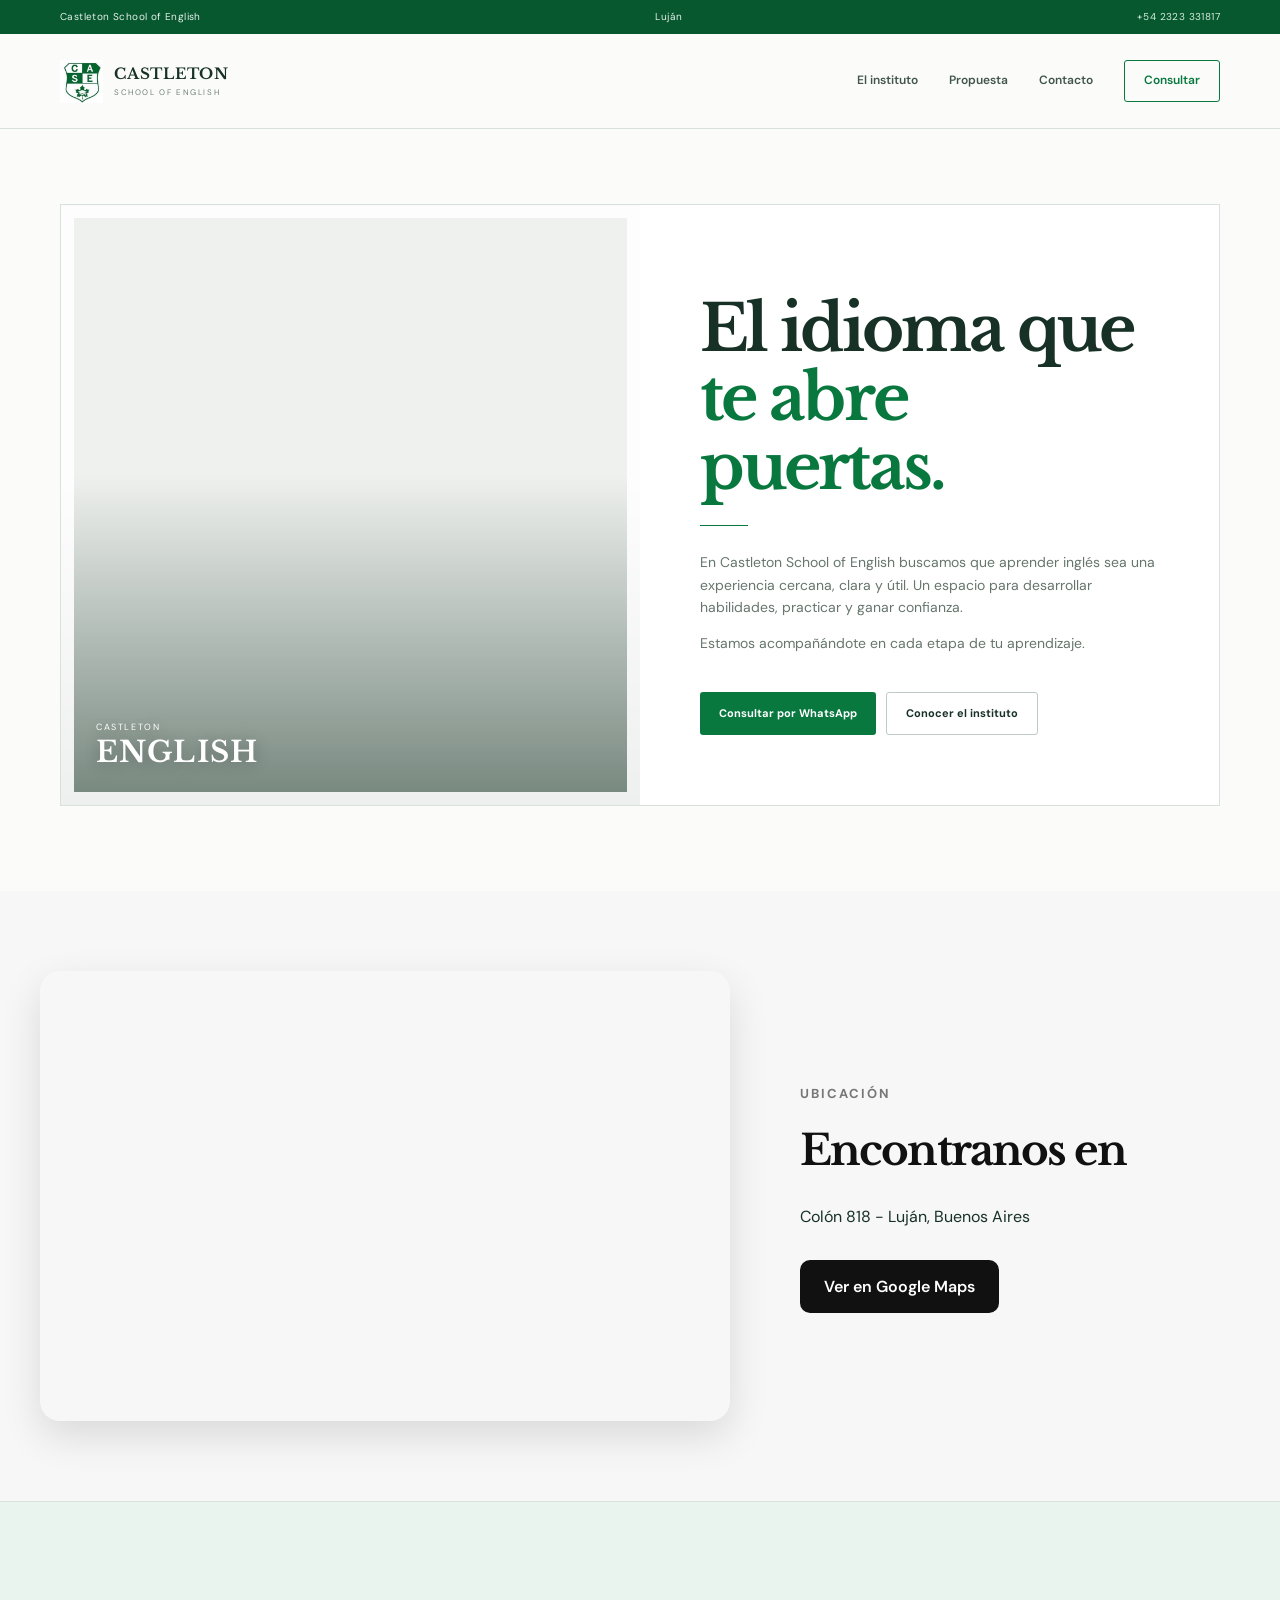
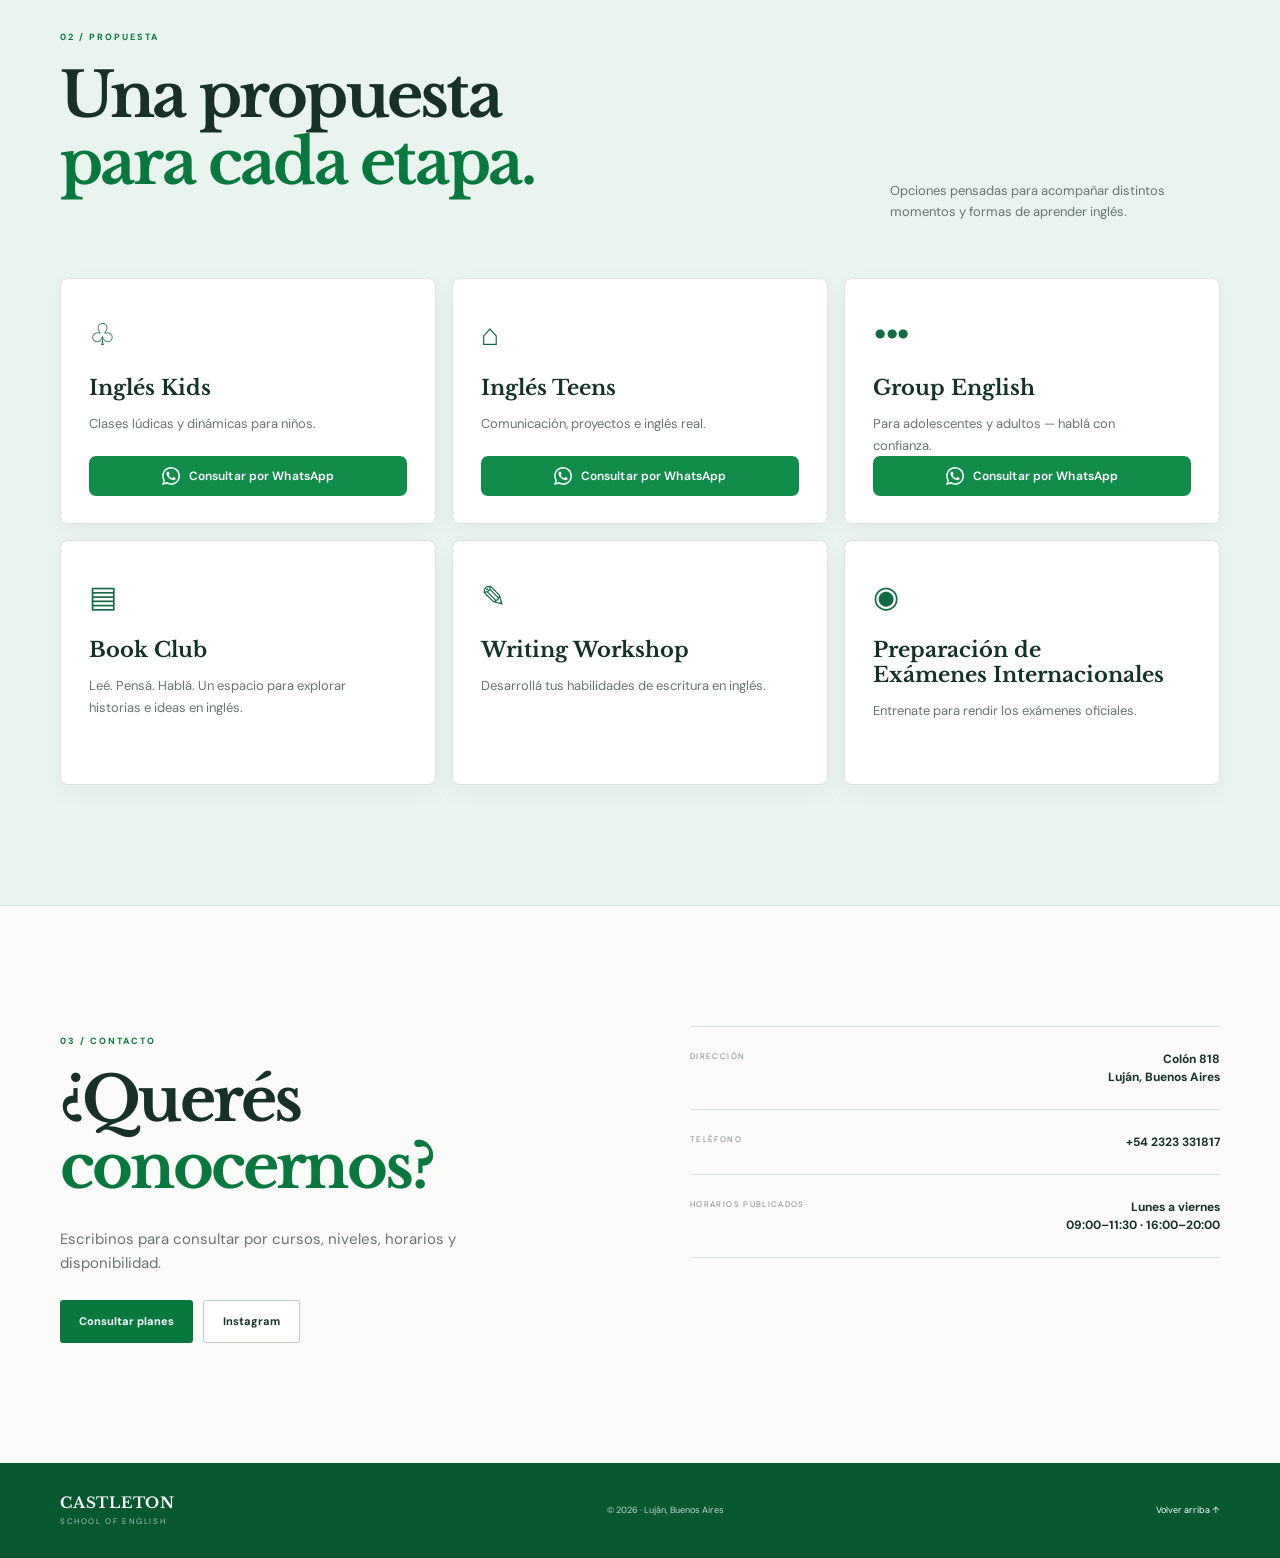
==== index.html @ 3f8becc7 "Update link target for 'Consultar planes' button" ====
<!DOCTYPE html>

<html lang="es">
<head>
<link rel="icon" type="image/png" href="images/logo-case.png">
<meta charset="UTF-8">
<meta name="viewport" content="width=device-width, initial-scale=1.0">
<meta name="description" content="Castleton School of English">
<title>Castleton School of English | Luján</title>
<link rel="preconnect" href="https://fonts.googleapis.com">
<link rel="preconnect" href="https://fonts.gstatic.com" crossorigin>
<link href="https://fonts.googleapis.com/css2?family=DM+Sans:wght@400;500;600;700&family=Libre+Baskerville:wght@400;700&display=swap" rel="stylesheet">
<link rel="stylesheet" href="css/style.css">
</head>
<body>

<div class="topbar">
  <div class="container topbar-inner">
    <span>Castleton School of English</span>
    <span>Luján</span>
    <a href="tel:+542323331817">+54 2323 331817</a>
  </div>
</div>

<header>
  <div class="container nav">
    <a class="brand" href="#inicio">
      <img src="images/logo-case.png" alt="Castleton School of English">
      <span><b>CASTLETON</b><small>SCHOOL OF ENGLISH</small></span>
    </a>
    <button class="menu" aria-label="Abrir menú"><span></span><span></span><span></span></button>
    <nav>
      <a href="#instituto">El instituto</a>
      <a href="#propuesta">Propuesta</a>
      <a href="#contacto">Contacto</a>
      <a class="nav-cta" href="https://wa.me/542323331817?text=Hola%20Castleton%2C%20quer%C3%ADa%20consultar%20por%20los%20cursos." target="_blank" rel="noopener">Consultar</a>
    </nav>
  </div>
</header>

<main>
<section class="hero" id="inicio">
  <div class="container hero-grid">
    <div class="hero-photo">
      <div class="photo-overlay"></div>
      <div class="photo-caption">
        <span>CASTLETON</span>
        <strong>ENGLISH</strong>
      </div>
    </div>
    <div class="hero-copy">
      <h1>El idioma que<br><em>te abre puertas.</em></h1>
      <div class="rule"></div>
      <p>En Castleton School of English buscamos que aprender inglés sea una experiencia cercana, clara y útil. Un espacio para desarrollar habilidades, practicar y ganar confianza.</p>
      <p>Estamos acompañándote en cada etapa de tu aprendizaje.</p>
      <div class="hero-actions">
        <a class="button primary" href="https://wa.me/542323331817?text=Hola%20Castleton%2C%20quer%C3%ADa%20recibir%20informaci%C3%B3n." target="_blank" rel="noopener">Consultar por WhatsApp</a>
        <a class="button secondary" href="#ubicacion">Conocer el instituto</a>
      </div>
    </div>
  </div>
</section>

<section class="ubicacion" id="ubicacion">
    <div class="ubicacion-container">

        <div class="mapa">
            <iframe
                src="https://www.google.com/maps?q=Colón+818,+Luján,+Buenos+Aires,+Argentina&output=embed"
                width="100%"
                height="450"
                style="border:0;"
                allowfullscreen=""
                loading="lazy"
                referrerpolicy="no-referrer-when-downgrade">
            </iframe>
        </div>

        <div class="ubicacion-info">
            <span class="ubicacion-label">UBICACIÓN</span>

            <h2>Encontranos en</h2>
    <span>Colón 818 - Luján, Buenos Aires</span>
            <div class="direccion">
                <strong></strong>
            
            </div>

            <a
                href="https://www.google.com/maps/search/?api=1&query=Colón+818,+Luján,+Buenos+Aires,+Argentina"
                target="_blank"
                class="btn-maps">
                Ver en Google Maps
            </a>
        </div>

    </div>
</section>

<style>
.ubicacion {
    padding: 80px 20px;
    background: #f7f7f7;
}

.ubicacion-container {
    max-width: 1200px;
    margin: 0 auto;
    display: grid;
    grid-template-columns: 1.5fr 1fr;
    gap: 50px;
    align-items: center;
}

.mapa {
    overflow: hidden;
    border-radius: 20px;
    box-shadow: 0 15px 40px rgba(0, 0, 0, 0.12);
}

.mapa iframe {
    display: block;
}

.ubicacion-info {
    padding: 20px;
}

.ubicacion-label {
    font-size: 13px;
    font-weight: 700;
    letter-spacing: 2px;
    color: #777;
}

.ubicacion-info h2 {
    font-size: 42px;
    margin: 12px 0 20px;
    color: #111;
}

.ubicacion-info p {
    color: #666;
    line-height: 1.7;
    margin-bottom: 30px;
}

.direccion {
    display: flex;
    flex-direction: column;
    gap: 8px;
    margin-bottom: 30px;
}

.direccion strong {
    color: #111;
}

.direccion span {
    color: #666;
    line-height: 1.6;
}

.btn-maps {
    display: inline-block;
    padding: 14px 24px;
    background: #111;
    color: white;
    text-decoration: none;
    border-radius: 10px;
    font-weight: 600;
    transition: 0.3s;
}

.btn-maps:hover {
    transform: translateY(-2px);
    background: #333;
}

@media (max-width: 800px) {
    .ubicacion-container {
        grid-template-columns: 1fr;
        gap: 30px;
    }

    .ubicacion-info h2 {
        font-size: 34px;
    }

    .mapa iframe {
        height: 350px;
    }
}
</style>

<style>
.program-card{display:flex;flex-direction:column;}
.program-card .program-whatsapp{margin-top:auto;display:inline-flex;align-items:center;justify-content:center;gap:9px;width:100%;box-sizing:border-box;padding:11px 14px;border-radius:7px;background:#128c4b;color:#fff;text-decoration:none;font:600 12px "DM Sans",sans-serif;letter-spacing:.01em;transition:transform .2s ease,background .2s ease,box-shadow .2s ease;}
.program-card .program-whatsapp svg{width:18px;height:18px;fill:currentColor;flex:0 0 auto;}
.program-card .program-whatsapp:hover{transform:translateY(-2px);background:#0d743e;box-shadow:0 8px 18px rgba(18,140,75,.18);}
.program-card .program-whatsapp:focus-visible{outline:2px solid #143126;outline-offset:3px;}
@media(max-width:600px){.program-card .program-whatsapp{margin-top:22px;}}
</style>

<section class="proposal" id="propuesta">
  <div class="container">
    <div class="section-head">
      <div>
        <span class="eyebrow green">02 / PROPUESTA</span>
        <h2>Una propuesta<br><em>para cada etapa.</em></h2>
      </div>
      <p>Opciones pensadas para acompañar distintos momentos y formas de aprender inglés.</p>
    </div>

    <div class="program-grid">
      <article class="program-card">
        <div class="program-icon">♧</div>
        <h3>Inglés Kids</h3>
        <p>Clases lúdicas y dinámicas para niños.</p>
        <a class="program-whatsapp" href="https://wa.me/542323331817?text=Hola%20Castleton%2C%20quiero%20consultar%20por%20el%20plan%20Ingl%C3%A9s%20Kids." target="_blank" rel="noopener" aria-label="Consultar por WhatsApp sobre Inglés Kids">
          <svg viewBox="0 0 24 24" aria-hidden="true"><path d="M20.52 3.48A11.82 11.82 0 0 0 12.08 0C5.56 0 .25 5.31.25 11.84c0 2.09.55 4.13 1.59 5.93L.15 24l6.38-1.67a11.82 11.82 0 0 0 5.55 1.41h.01c6.52 0 11.83-5.31 11.83-11.84 0-3.17-1.23-6.15-3.4-8.42ZM12.09 21.72h-.01a9.82 9.82 0 0 1-5.01-1.37l-.36-.21-3.79.99 1.01-3.69-.23-.38a9.82 9.82 0 0 1-1.5-5.22C2.2 6.42 6.63 1.99 12.08 1.99c2.64 0 5.12 1.03 6.98 2.89a9.83 9.83 0 0 1 2.9 6.99c0 5.44-4.43 9.85-9.87 9.85Zm5.41-7.38c-.3-.15-1.77-.87-2.04-.97-.27-.1-.47-.15-.67.15-.2.3-.77.97-.94 1.17-.17.2-.35.22-.65.07-.3-.15-1.27-.47-2.42-1.5-.9-.8-1.51-1.78-1.69-2.08-.18-.3-.02-.46.13-.61.13-.13.3-.35.45-.52.15-.17.2-.3.3-.5.1-.2.05-.37-.02-.52-.07-.15-.67-1.62-.92-2.22-.24-.58-.49-.5-.67-.51h-.57c-.2 0-.52.07-.79.37-.27.3-1.04 1.02-1.04 2.49s1.07 2.89 1.22 3.09c.15.2 2.11 3.23 5.11 4.53.71.31 1.27.49 1.7.63.72.23 1.37.2 1.88.12.58-.09 1.77-.72 2.02-1.42.25-.7.25-1.3.17-1.42-.07-.12-.27-.2-.57-.35Z"/></svg>
          <span>Consultar por WhatsApp</span>
        </a>
      </article>

      <article class="program-card">
        <div class="program-icon">⌂</div>
        <h3>Inglés Teens</h3>
        <p>Comunicación, proyectos e inglés real.</p>
        <a class="program-whatsapp" href="https://wa.me/542323331817?text=Hola%20Castleton%2C%20quiero%20consultar%20por%20el%20plan%20Ingl%C3%A9s%20Teens." target="_blank" rel="noopener" aria-label="Consultar por WhatsApp sobre Inglés Teens">
          <svg viewBox="0 0 24 24" aria-hidden="true"><path d="M20.52 3.48A11.82 11.82 0 0 0 12.08 0C5.56 0 .25 5.31.25 11.84c0 2.09.55 4.13 1.59 5.93L.15 24l6.38-1.67a11.82 11.82 0 0 0 5.55 1.41h.01c6.52 0 11.83-5.31 11.83-11.84 0-3.17-1.23-6.15-3.4-8.42ZM12.09 21.72h-.01a9.82 9.82 0 0 1-5.01-1.37l-.36-.21-3.79.99 1.01-3.69-.23-.38a9.82 9.82 0 0 1-1.5-5.22C2.2 6.42 6.63 1.99 12.08 1.99c2.64 0 5.12 1.03 6.98 2.89a9.83 9.83 0 0 1 2.9 6.99c0 5.44-4.43 9.85-9.87 9.85Zm5.41-7.38c-.3-.15-1.77-.87-2.04-.97-.27-.1-.47-.15-.67.15-.2.3-.77.97-.94 1.17-.17.2-.35.22-.65.07-.3-.15-1.27-.47-2.42-1.5-.9-.8-1.51-1.78-1.69-2.08-.18-.3-.02-.46.13-.61.13-.13.3-.35.45-.52.15-.17.2-.3.3-.5.1-.2.05-.37-.02-.52-.07-.15-.67-1.62-.92-2.22-.24-.58-.49-.5-.67-.51h-.57c-.2 0-.52.07-.79.37-.27.3-1.04 1.02-1.04 2.49s1.07 2.89 1.22 3.09c.15.2 2.11 3.23 5.11 4.53.71.31 1.27.49 1.7.63.72.23 1.37.2 1.88.12.58-.09 1.77-.72 2.02-1.42.25-.7.25-1.3.17-1.42-.07-.12-.27-.2-.57-.35Z"/></svg>
          <span>Consultar por WhatsApp</span>
        </a>
      </article>

      <article class="program-card">
        <div class="program-icon">•••</div>
        <h3>Group English</h3>
        <p>Para adolescentes y adultos — hablá con confianza.</p>
        <a class="program-whatsapp" href="https://wa.me/542323331817?text=Hola%20Castleton%2C%20quiero%20consultar%20por%20el%20plan%20Group%20English." target="_blank" rel="noopener" aria-label="Consultar por WhatsApp sobre Group English">
          <svg viewBox="0 0 24 24" aria-hidden="true"><path d="M20.52 3.48A11.82 11.82 0 0 0 12.08 0C5.56 0 .25 5.31.25 11.84c0 2.09.55 4.13 1.59 5.93L.15 24l6.38-1.67a11.82 11.82 0 0 0 5.55 1.41h.01c6.52 0 11.83-5.31 11.83-11.84 0-3.17-1.23-6.15-3.4-8.42ZM12.09 21.72h-.01a9.82 9.82 0 0 1-5.01-1.37l-.36-.21-3.79.99 1.01-3.69-.23-.38a9.82 9.82 0 0 1-1.5-5.22C2.2 6.42 6.63 1.99 12.08 1.99c2.64 0 5.12 1.03 6.98 2.89a9.83 9.83 0 0 1 2.9 6.99c0 5.44-4.43 9.85-9.87 9.85Zm5.41-7.38c-.3-.15-1.77-.87-2.04-.97-.27-.1-.47-.15-.67.15-.2.3-.77.97-.94 1.17-.17.2-.35.22-.65.07-.3-.15-1.27-.47-2.42-1.5-.9-.8-1.51-1.78-1.69-2.08-.18-.3-.02-.46.13-.61.13-.13.3-.35.45-.52.15-.17.2-.3.3-.5.1-.2.05-.37-.02-.52-.07-.15-.67-1.62-.92-2.22-.24-.58-.49-.5-.67-.51h-.57c-.2 0-.52.07-.79.37-.27.3-1.04 1.02-1.04 2.49s1.07 2.89 1.22 3.09c.15.2 2.11 3.23 5.11 4.53.71.31 1.27.49 1.7.63.72.23 1.37.2 1.88.12.58-.09 1.77-.72 2.02-1.42.25-.7.25-1.3.17-1.42-.07-.12-.27-.2-.57-.35Z"/></svg>
          <span>Consultar por WhatsApp</span>
        </a>
      </article>

      <article class="program-card">
        <div class="program-icon">▤</div>
        <h3>Book Club</h3>
        <p>Leé. Pensá. Hablá. Un espacio para explorar historias e ideas en inglés.</p>
      </article>

      <article class="program-card">
        <div class="program-icon">✎</div>
        <h3>Writing Workshop</h3>
        <p>Desarrollá tus habilidades de escritura en inglés.</p>
      </article>

      <article class="program-card">
        <div class="program-icon">◉</div>
        <h3>Preparación de<br>Exámenes Internacionales</h3>
        <p>Entrenate para rendir los exámenes oficiales.</p>
      </article>
    </div>
  </div>
</section>


<section class="contact" id="contacto">
  <div class="container contact-grid">
    <div>
      <span class="eyebrow green">03 / CONTACTO</span>
      <h2>¿Querés<br><em>conocernos?</em></h2>
      <p>Escribinos para consultar por cursos, niveles, horarios y disponibilidad.</p>
      <div class="hero-actions">
        <a class="button primary" href="#ubicacion">Consultar planes</a>
        <a class="button secondary" href="https://www.instagram.com/castletonenglishlujan/" target="_blank" rel="noopener">Instagram</a>
      </div>
    </div>
    <div class="details">
      <div><span>DIRECCIÓN</span><strong>Colón 818<br>Luján, Buenos Aires</strong></div>
      <div><span>TELÉFONO</span><strong><a href="tel:+542323331817">+54 2323 331817</a></strong></div>
      <div><span>HORARIOS PUBLICADOS</span><strong>Lunes a viernes<br>09:00–11:30 · 16:00–20:00</strong></div>
    </div>
  </div>
</section>
</main>

<footer>
  <div class="container footer">
    <div class="brand">
 
      <span><b>CASTLETON</b><small>SCHOOL OF ENGLISH</small></span>
    </div>
    <span>© <span id="year"></span> · Luján, Buenos Aires</span>
    <a href="#inicio">Volver arriba ↑</a>
  </div>
</footer>

<script src="js/script.js"></script>
</body>
</html>
---- css/style.css ----
*{box-sizing:border-box;margin:0;padding:0}
:root{--green:#08783f;--green-dark:#07572f;--green-soft:#eaf4ee;--ink:#173127;--muted:#66766d;--paper:#fbfcfa;--line:#d8e2dc;--max:1160px}
html{scroll-behavior:smooth}body{font-family:"DM Sans",sans-serif;color:var(--ink);background:var(--paper);line-height:1.6}
a{text-decoration:none;color:inherit}.container{width:min(var(--max),calc(100% - 48px));margin:auto}
.topbar{height:34px;background:var(--green-dark);color:#e7f2eb;font-size:10px;letter-spacing:.04em}.topbar-inner{height:100%;display:flex;align-items:center;justify-content:space-between}.topbar a{color:#d7f0df}
header{background:rgba(251,252,250,.97);border-bottom:1px solid var(--line)}.nav{height:94px;display:flex;align-items:center;justify-content:space-between}
.brand{display:flex;align-items:center;gap:11px}.brand img{width:43px;height:54px;object-fit:contain}.brand b,.brand small{display:block}.brand b{font:700 15px "Libre Baskerville",serif;letter-spacing:.05em}.brand small{font-size:8px;letter-spacing:.2em;color:#718078;margin-top:3px}
nav{display:flex;gap:31px;align-items:center;font-size:12px;font-weight:600;color:#41554b}nav a:hover{color:var(--green)}.nav-cta{border:1px solid var(--green);padding:10px 19px;color:var(--green);border-radius:3px}.nav-cta:hover{background:var(--green);color:white}
.menu{display:none;border:0;background:none}.menu span{display:block;width:23px;height:2px;background:var(--ink);margin:5px}
.hero{padding:75px 0 85px;background:var(--paper)}.hero-grid{display:grid;grid-template-columns:1fr 1fr;min-height:535px;border:1px solid var(--line)}
.hero-photo{position:relative;min-height:535px;background-image:linear-gradient(0deg,rgba(4,35,20,.55),rgba(4,35,20,.05) 55%),url("https://images.unsplash.com/photo-1509062522246-3755977927d7?auto=format&fit=crop&w=1200&q=85");background-size:cover;background-position:center}.photo-overlay{position:absolute;inset:0;border:13px solid rgba(255,255,255,.88);pointer-events:none}.photo-caption{position:absolute;bottom:35px;left:35px;color:white;text-shadow:0 2px 15px rgba(0,0,0,.3)}.photo-caption span,.photo-caption small{display:block;letter-spacing:.18em;font-size:9px}.photo-caption strong{display:block;font:700 29px "Libre Baskerville",serif;letter-spacing:.04em}.photo-caption small{margin-top:5px}
.hero-copy{padding:70px 60px;display:flex;justify-content:center;flex-direction:column;background:white}.eyebrow{font-size:9px;letter-spacing:.22em;font-weight:700;color:#66786e}.eyebrow.green{color:var(--green)}h1,h2{font-family:"Libre Baskerville",serif;font-weight:700;color:var(--ink);letter-spacing:-.045em}h1{font-size:clamp(42px,5vw,67px);line-height:1.08;margin:19px 0 24px}h1 em,h2 em{font-style:normal;color:var(--green)}.rule{height:1px;width:48px;background:var(--green);margin-bottom:25px}.hero-copy p{font-size:14px;color:var(--muted);max-width:490px;margin-bottom:13px}.hero-copy strong{color:var(--ink)}.hero-actions{display:flex;gap:10px;flex-wrap:wrap;margin-top:25px}.button{display:inline-flex;align-items:center;justify-content:center;padding:12px 19px;border-radius:3px;font-size:11px;font-weight:700;transition:.25s}.button.primary{background:var(--green);color:white}.button.primary:hover{background:var(--green-dark)}.button.secondary{border:1px solid #bdcbc3;color:var(--ink);background:white}.button.secondary:hover{border-color:var(--green);color:var(--green)}
.intro{padding:125px 0;background:#fff}.intro-grid{display:grid;grid-template-columns:.8fr 1.2fr;gap:65px;align-items:stretch}
.side-label-wrap{display:flex;flex-direction:column;align-items:flex-start;justify-content:space-between;min-height:100%;padding-right:35px}.section-logo{width:100%;max-width:270px;height:300px;object-fit:contain;object-position:left center;align-self:center;background:#fff}.side-label{white-space:nowrap}
.intro h2,.section-head h2,.contact h2{font-size:clamp(39px,5vw,62px);line-height:1.08;margin:15px 0 26px}.intro p{max-width:700px;color:var(--muted);font-size:15px}.text-link{display:inline-block;margin-top:24px;font-size:11px;font-weight:700;color:var(--green);border-bottom:1px solid #9cc5ad;padding-bottom:4px}.text-link span{margin-left:10px}
.proposal{padding:120px 0;background:var(--green-soft);border-top:1px solid var(--line);border-bottom:1px solid var(--line)}.section-head{display:flex;justify-content:space-between;align-items:end;margin-bottom:55px}.section-head p{max-width:330px;color:var(--muted);font-size:13px}.classic-cards{display:grid;grid-template-columns:repeat(3,1fr);background:white;border:1px solid var(--line)}.classic-cards article{padding:37px 32px;min-height:245px;border-right:1px solid var(--line);position:relative}.classic-cards article:last-child{border-right:0}.classic-cards article>span{font:700 11px "Libre Baskerville",serif;color:var(--green)}.classic-cards h3{font:700 22px "Libre Baskerville",serif;margin:45px 0 12px}.classic-cards p{color:var(--muted);font-size:12px;max-width:250px}
.statement{padding:100px 0;background:white}.statement-inner{display:flex;align-items:center;gap:55px;max-width:950px}.statement img{width:100px;height:125px;object-fit:contain}.statement blockquote{font:700 clamp(27px,4vw,48px)/1.18 "Libre Baskerville",serif;letter-spacing:-.035em;margin-top:13px}.statement blockquote em{font-style:normal;color:var(--green)}
.contact{padding:120px 0;background:var(--paper)}.contact-grid{display:grid;grid-template-columns:1fr 1fr;gap:100px}.contact p{font-size:15px;color:var(--muted);max-width:450px}.details{border-top:1px solid var(--line)}.details>div{display:flex;justify-content:space-between;gap:30px;padding:23px 0;border-bottom:1px solid var(--line)}.details span{font-size:8px;letter-spacing:.17em;color:#7a8a81}.details strong{text-align:right;font-size:12px;line-height:1.5}
footer{background:var(--green-dark);color:#c4d6cb;padding:30px 0}.footer{display:flex;align-items:center;justify-content:space-between;font-size:9px}.footer .brand b{color:white}.footer .brand small{color:#aac0b3}.footer .brand img{filter:brightness(0) invert(1);width:32px;height:40px}.footer a{color:white}
@media(max-width:850px){nav{display:none;position:absolute;top:128px;left:20px;right:20px;background:white;border:1px solid var(--line);padding:15px;flex-direction:column;align-items:stretch;gap:3px;box-shadow:0 15px 40px rgba(0,0,0,.08);z-index:20}nav.open{display:flex}.nav-cta{text-align:center}.menu{display:block}.hero-grid{grid-template-columns:1fr}.hero-photo{min-height:430px}.hero-copy{padding:60px 45px}.intro-grid,.contact-grid{grid-template-columns:1fr;gap:35px}.section-head{display:block}.section-head p{margin-top:20px}.classic-cards{grid-template-columns:1fr}.classic-cards article{border-right:0;border-bottom:1px solid var(--line)}.classic-cards article:last-child{border-bottom:0}.statement-inner{gap:35px}}
@media(max-width:600px){.container{width:calc(100% - 32px)}.topbar-inner span:first-child{display:none}.topbar-inner{justify-content:space-between}.nav{height:82px}.hero{padding:35px 0 55px}.hero-photo{min-height:330px}.photo-overlay{border-width:8px}.hero-copy{padding:45px 25px}.hero h1{font-size:42px}.intro,.proposal,.contact{padding:85px 0}.intro h2,.section-head h2,.contact h2{font-size:40px}.statement{padding:75px 0}.statement-inner{flex-direction:column;align-items:flex-start}.statement blockquote{font-size:28px}.details>div{flex-direction:column;gap:7px}.details strong{text-align:left}.footer{flex-direction:column;gap:15px}}


/* Propuesta académica */
.program-grid{
  display:grid;
  grid-template-columns:repeat(3,1fr);
  gap:16px;
  margin-top:52px;
}
.program-card{
  position:relative;
  min-height:245px;
  padding:30px 28px 27px;
  background:#fff;
  border:1px solid #dce6df;
  border-radius:8px;
  box-shadow:0 8px 25px rgba(25,55,39,.045);
  transition:transform .25s ease, box-shadow .25s ease, border-color .25s ease;
}
.program-card:hover{
  transform:translateY(-4px);
  border-color:#b9d1c1;
  box-shadow:0 15px 35px rgba(25,55,39,.09);
}
.program-icon{
  height:52px;
  color:#126b43;
  font-family:"Libre Baskerville",serif;
  font-size:30px;
  line-height:1;
  display:flex;
  align-items:center;
  margin-bottom:15px;
  letter-spacing:-.08em;
}
.program-card h3{
  font-family:"Libre Baskerville",serif;
  font-size:21px;
  line-height:1.2;
  color:#143126;
  margin-bottom:12px;
}
.program-card p{
  color:#66756d;
  font-size:13px;
  line-height:1.65;
  max-width:285px;
}
@media(max-width:900px){
  .program-grid{grid-template-columns:repeat(2,1fr);}
}
@media(max-width:600px){
  .program-grid{grid-template-columns:1fr;gap:12px;}
  .program-card{min-height:210px;}
}

@media(max-width:600px){.side-label-wrap{padding-right:0;min-height:auto;gap:25px}.section-logo{width:175px;height:205px;align-self:flex-start}}
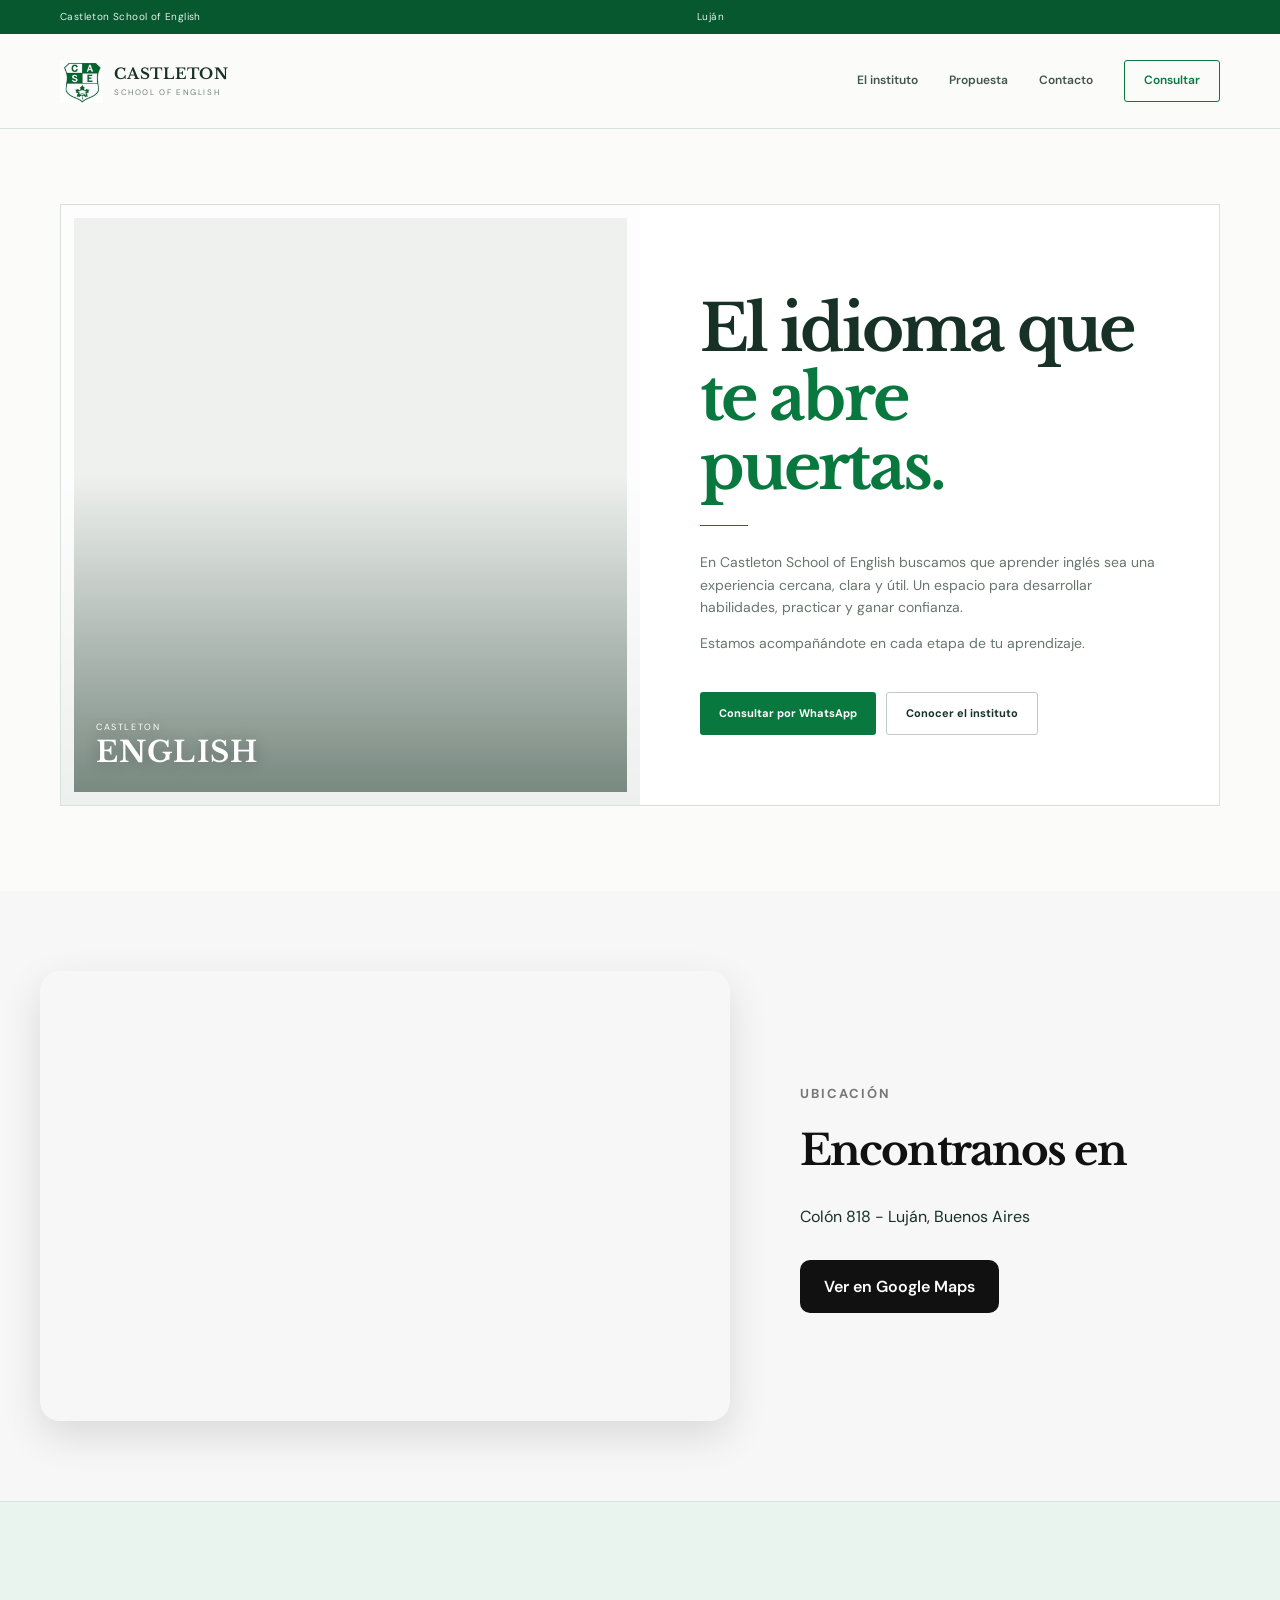
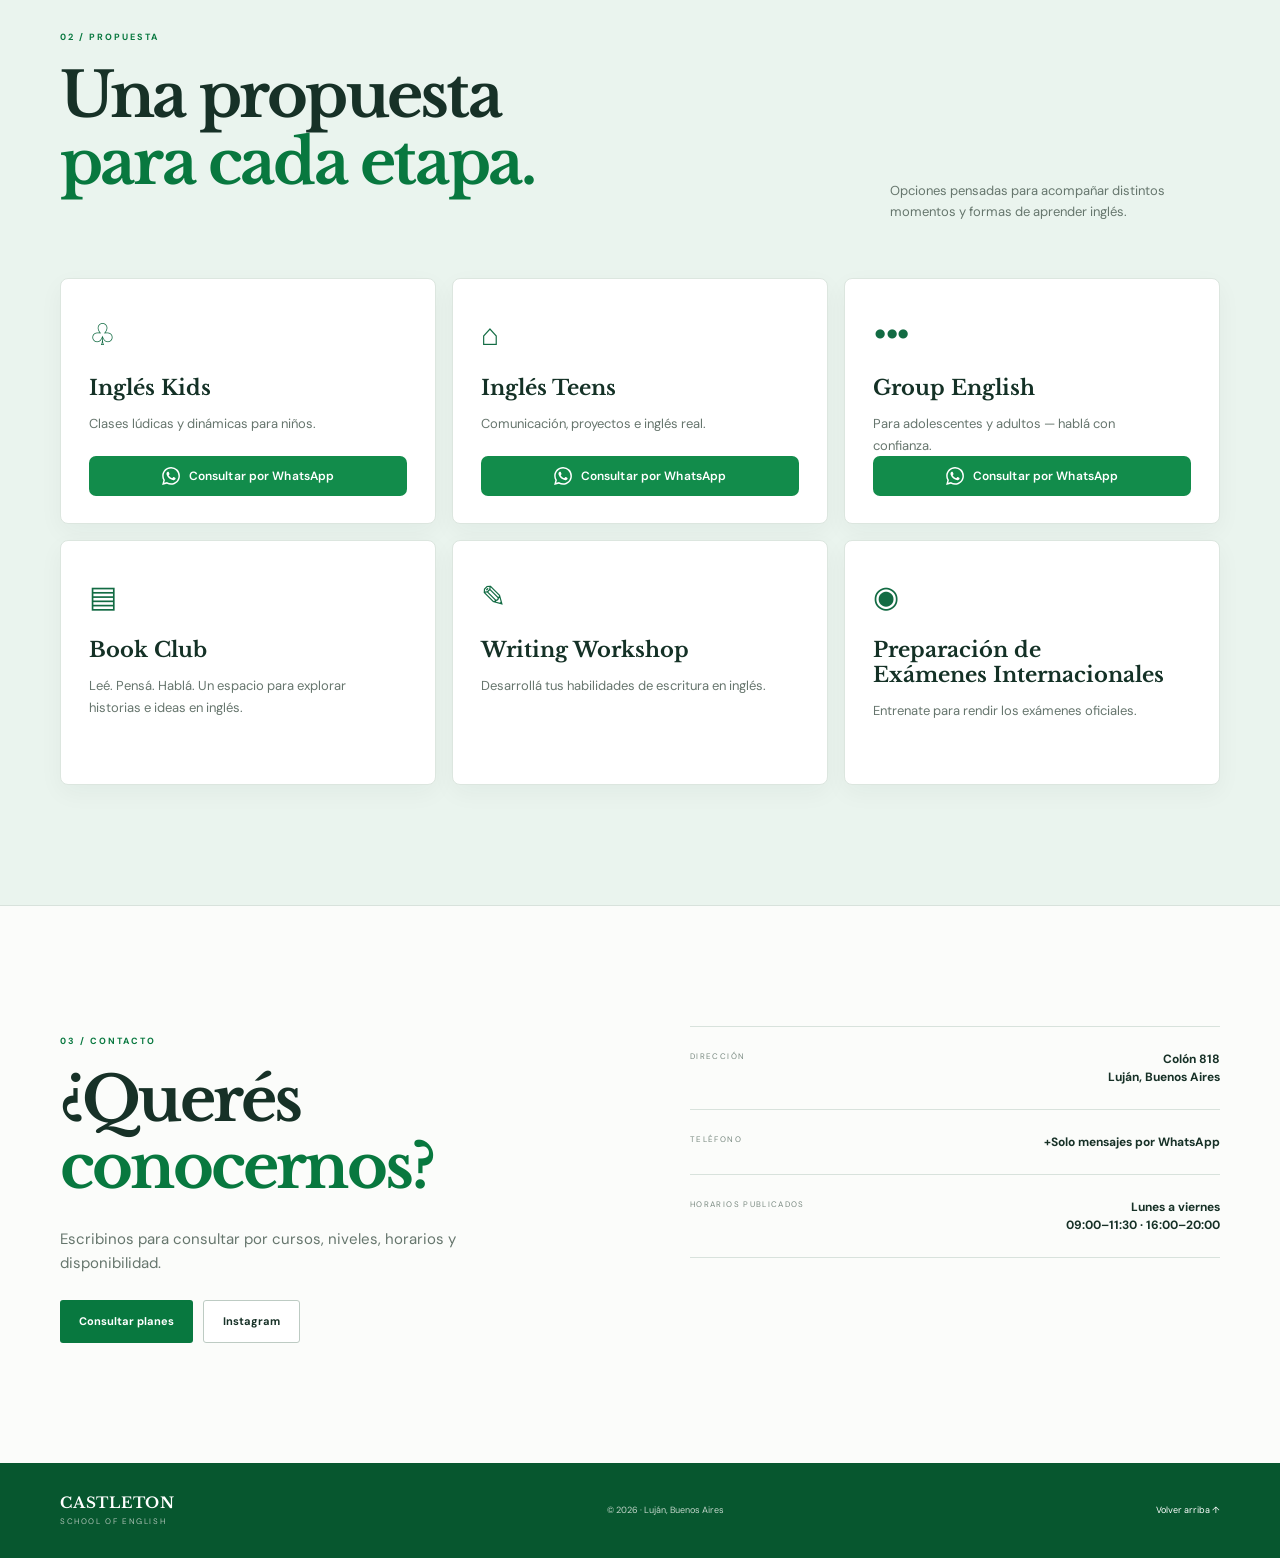
==== commit 6991334c: "Update index.html" ====
--- a/index.html
+++ b/index.html
@@ -18,7 +18,7 @@
   <div class="container topbar-inner">
     <span>Castleton School of English</span>
     <span>Luján</span>
-    <a href="tel:+542323331817">+54 2323 331817</a>
+    <a href="tel:+542323331817"></a>
   </div>
 </div>
 
@@ -272,13 +272,13 @@
       <h2>¿Querés<br><em>conocernos?</em></h2>
       <p>Escribinos para consultar por cursos, niveles, horarios y disponibilidad.</p>
       <div class="hero-actions">
-        <a class="button primary" href="#ubicacion">Consultar planes</a>
+        <a class="button primary" href="#propuesta">Consultar planes</a>
         <a class="button secondary" href="https://www.instagram.com/castletonenglishlujan/" target="_blank" rel="noopener">Instagram</a>
       </div>
     </div>
     <div class="details">
       <div><span>DIRECCIÓN</span><strong>Colón 818<br>Luján, Buenos Aires</strong></div>
-      <div><span>TELÉFONO</span><strong><a href="tel:+542323331817">+54 2323 331817</a></strong></div>
+      <div><span>TELÉFONO</span><strong><a href="">+</a>Solo mensajes por WhatsApp</strong></div>
       <div><span>HORARIOS PUBLICADOS</span><strong>Lunes a viernes<br>09:00–11:30 · 16:00–20:00</strong></div>
     </div>
   </div>
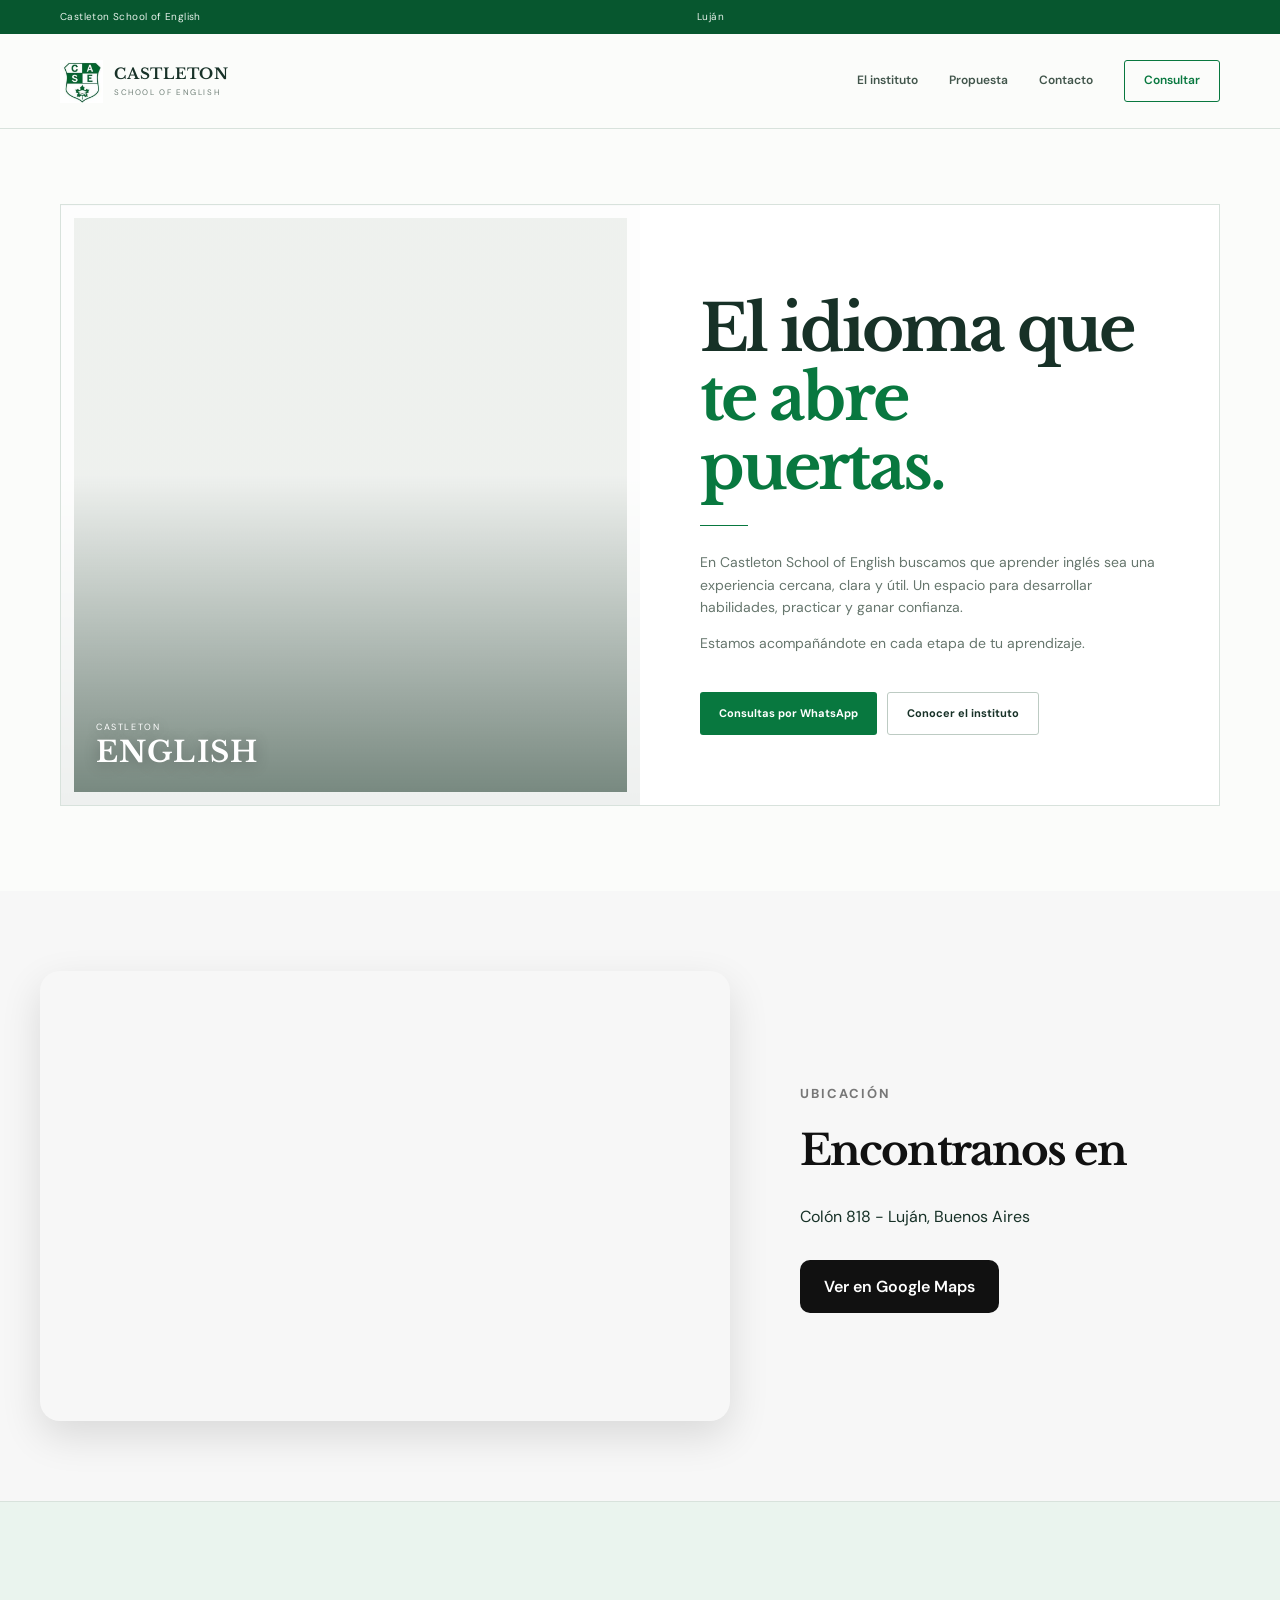
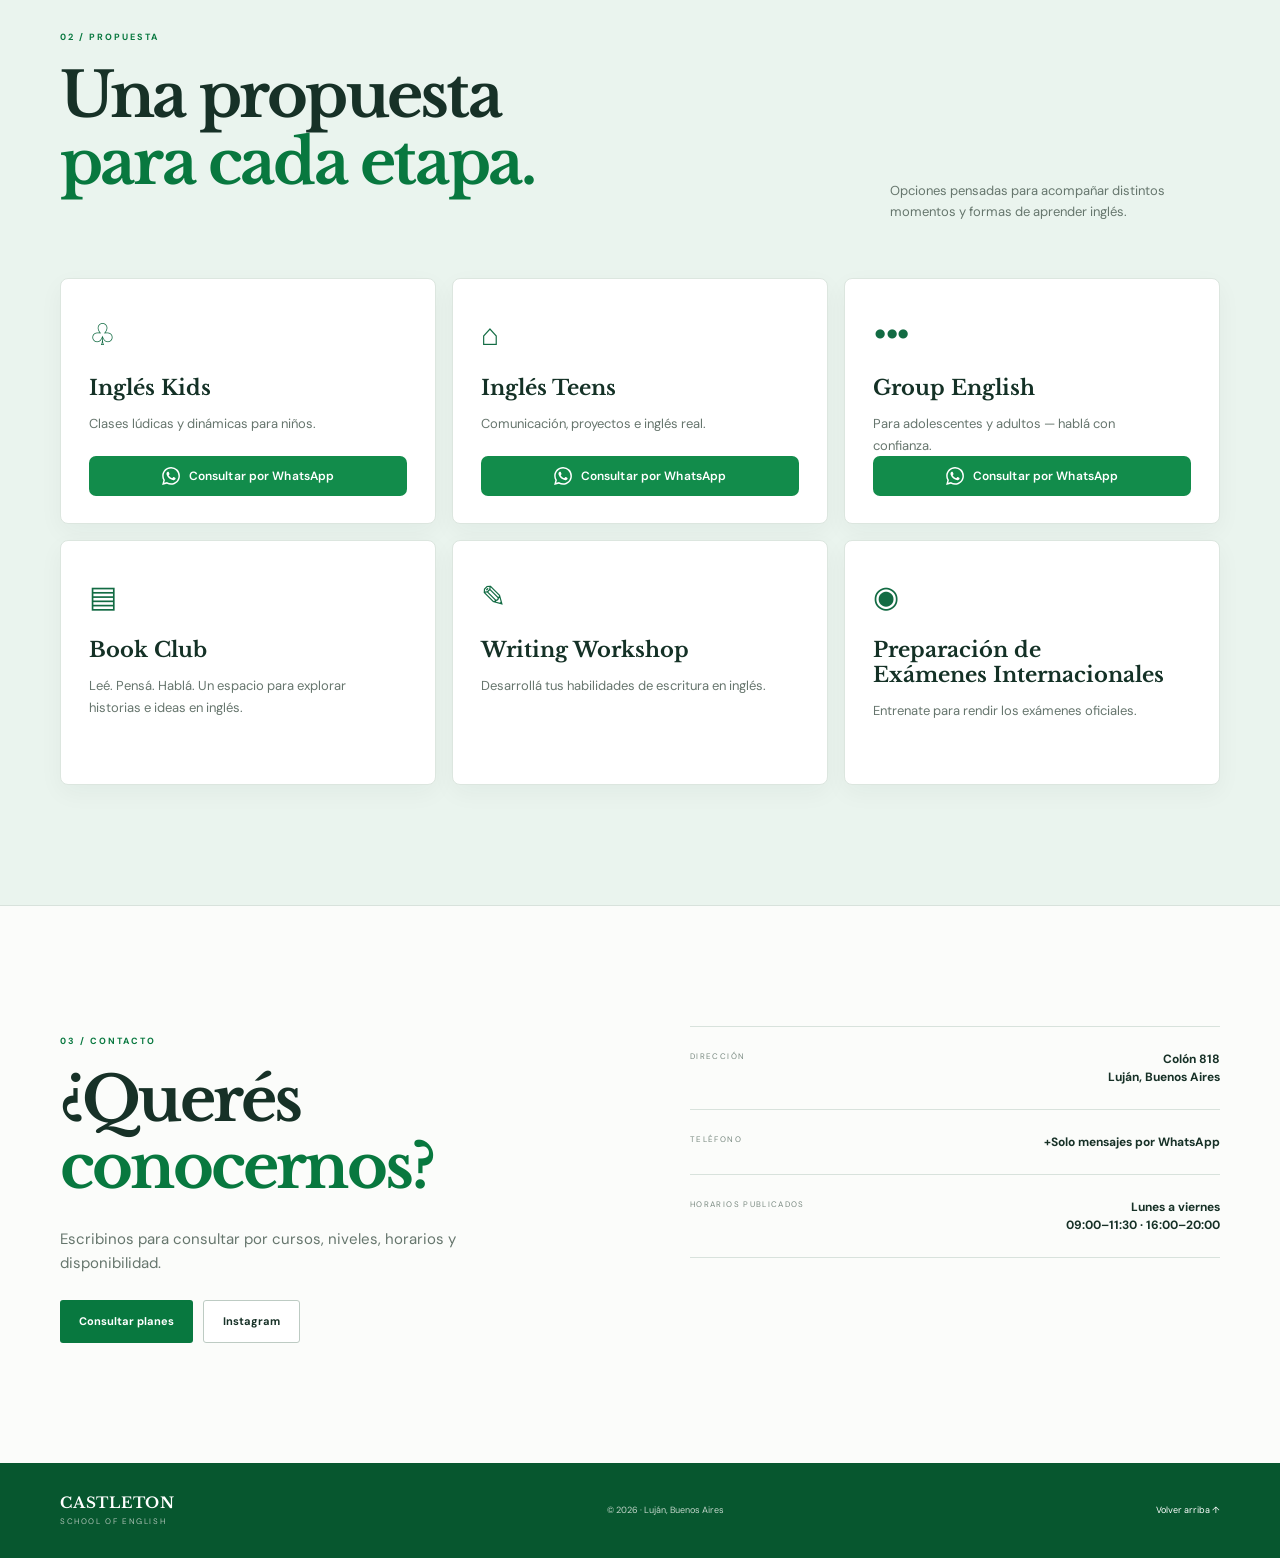
==== commit d71727f0: "Update index.html" ====
--- a/index.html
+++ b/index.html
@@ -33,7 +33,7 @@
       <a href="#instituto">El instituto</a>
       <a href="#propuesta">Propuesta</a>
       <a href="#contacto">Contacto</a>
-      <a class="nav-cta" href="https://wa.me/542323331817?text=Hola%20Castleton%2C%20quer%C3%ADa%20consultar%20por%20los%20cursos." target="_blank" rel="noopener">Consultar</a>
+      <a class="nav-cta" href="#propuesta" target="_blank" rel="noopener">Consultar</a>
     </nav>
   </div>
 </header>
@@ -54,7 +54,7 @@
       <p>En Castleton School of English buscamos que aprender inglés sea una experiencia cercana, clara y útil. Un espacio para desarrollar habilidades, practicar y ganar confianza.</p>
       <p>Estamos acompañándote en cada etapa de tu aprendizaje.</p>
       <div class="hero-actions">
-        <a class="button primary" href="https://wa.me/542323331817?text=Hola%20Castleton%2C%20quer%C3%ADa%20recibir%20informaci%C3%B3n." target="_blank" rel="noopener">Consultar por WhatsApp</a>
+        <a class="button primary" href="#propuesta" target="_blank" rel="noopener">Consultas por WhatsApp</a>
         <a class="button secondary" href="#ubicacion">Conocer el instituto</a>
       </div>
     </div>
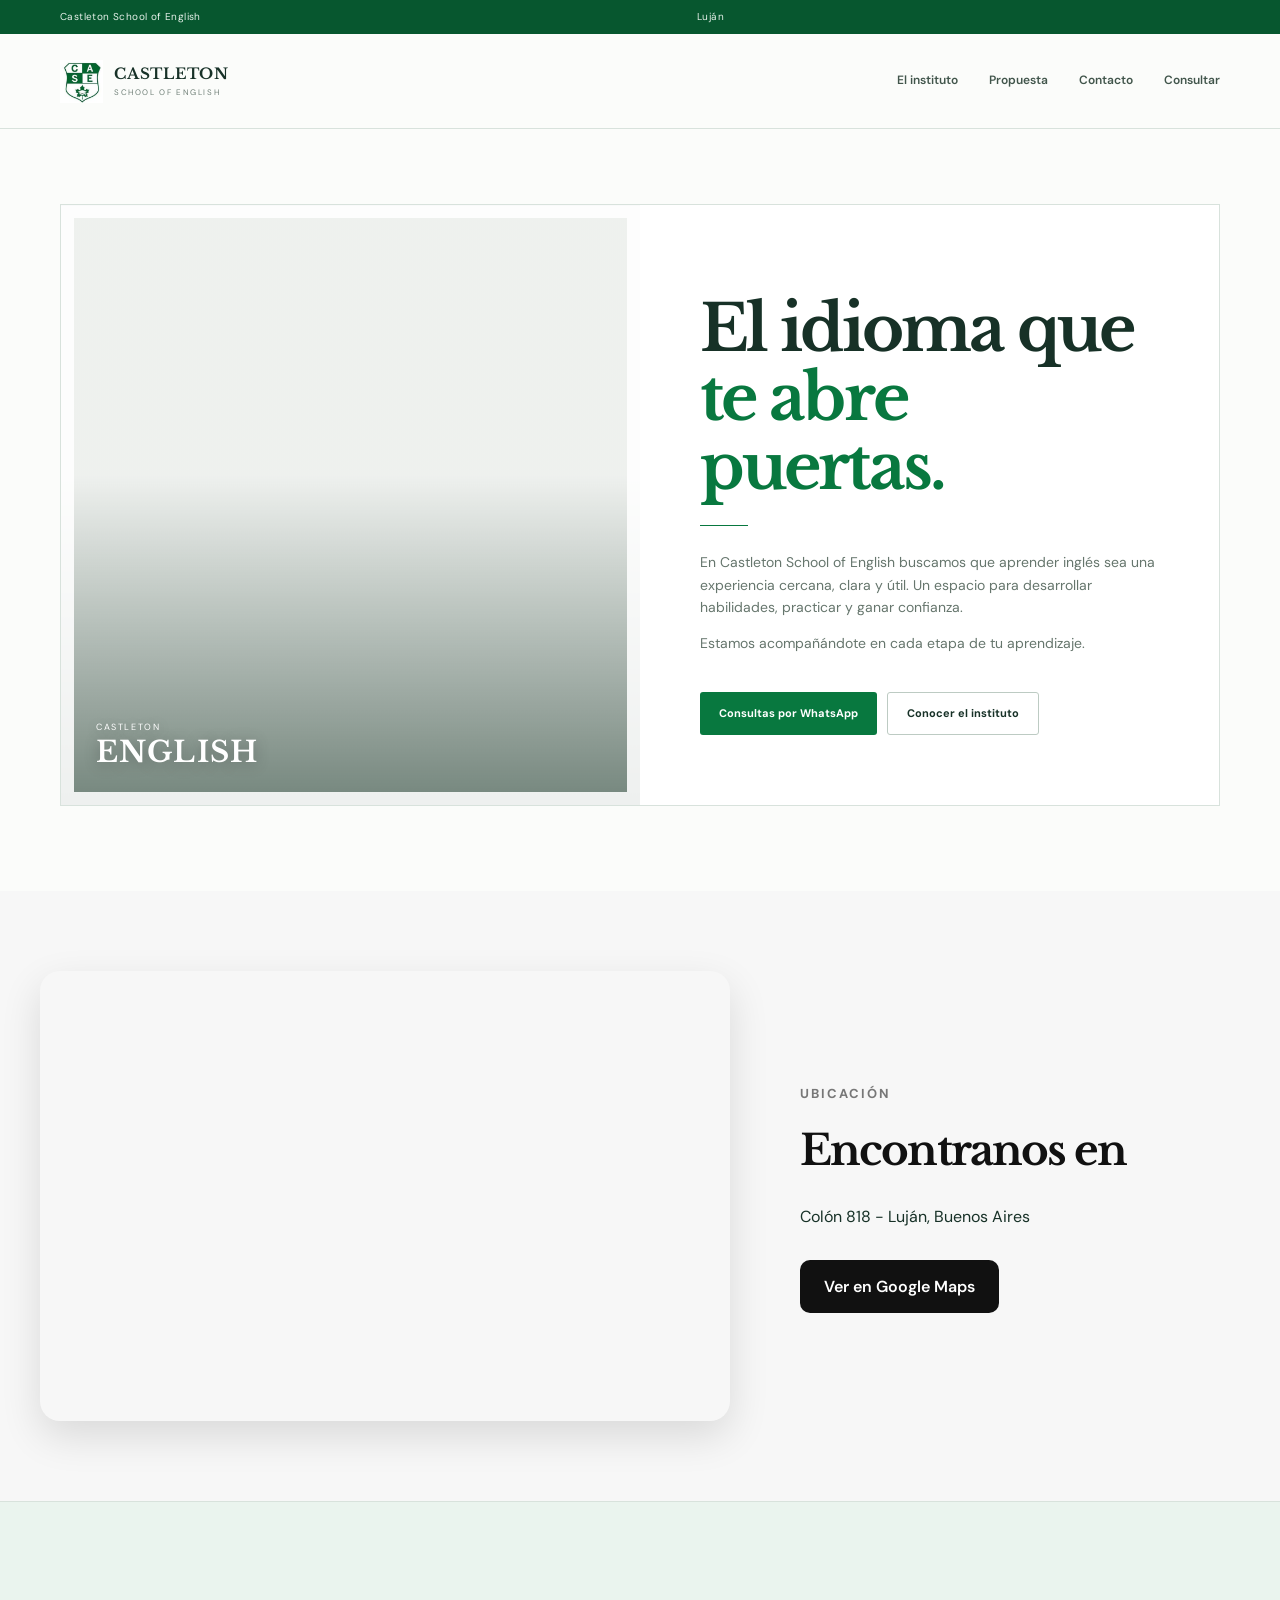
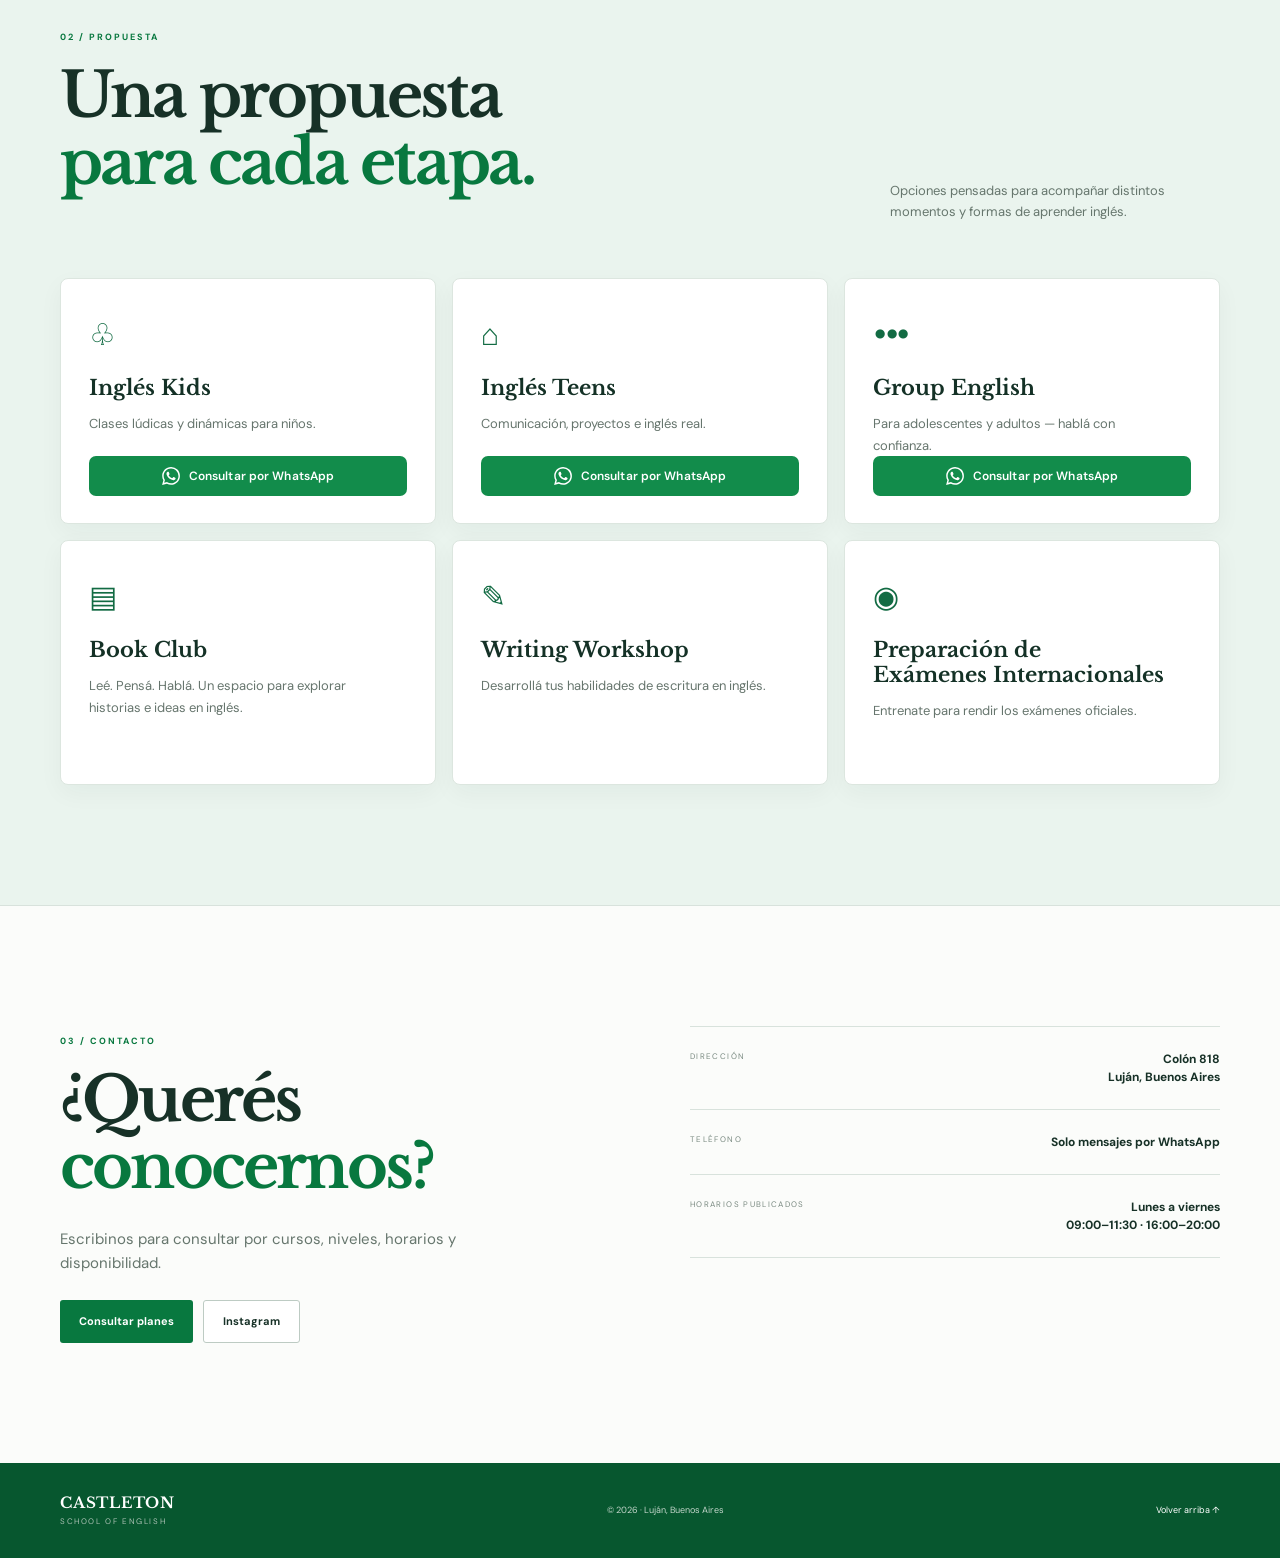
==== commit 2ce9b77a: "Update index.html" ====
--- a/index.html
+++ b/index.html
@@ -33,7 +33,7 @@
       <a href="#instituto">El instituto</a>
       <a href="#propuesta">Propuesta</a>
       <a href="#contacto">Contacto</a>
-      <a class="nav-cta" href="#propuesta" target="_blank" rel="noopener">Consultar</a>
+      <a href="#inicio">Consultar</a>
     </nav>
   </div>
 </header>
@@ -54,7 +54,7 @@
       <p>En Castleton School of English buscamos que aprender inglés sea una experiencia cercana, clara y útil. Un espacio para desarrollar habilidades, practicar y ganar confianza.</p>
       <p>Estamos acompañándote en cada etapa de tu aprendizaje.</p>
       <div class="hero-actions">
-        <a class="button primary" href="#propuesta" target="_blank" rel="noopener">Consultas por WhatsApp</a>
+        <a class="button primary" href="#propuesta">Consultas por WhatsApp</a>
         <a class="button secondary" href="#ubicacion">Conocer el instituto</a>
       </div>
     </div>
@@ -278,7 +278,7 @@
     </div>
     <div class="details">
       <div><span>DIRECCIÓN</span><strong>Colón 818<br>Luján, Buenos Aires</strong></div>
-      <div><span>TELÉFONO</span><strong><a href="">+</a>Solo mensajes por WhatsApp</strong></div>
+      <div><span>TELÉFONO</span><strong><a href=""></a>Solo mensajes por WhatsApp</strong></div>
       <div><span>HORARIOS PUBLICADOS</span><strong>Lunes a viernes<br>09:00–11:30 · 16:00–20:00</strong></div>
     </div>
   </div>
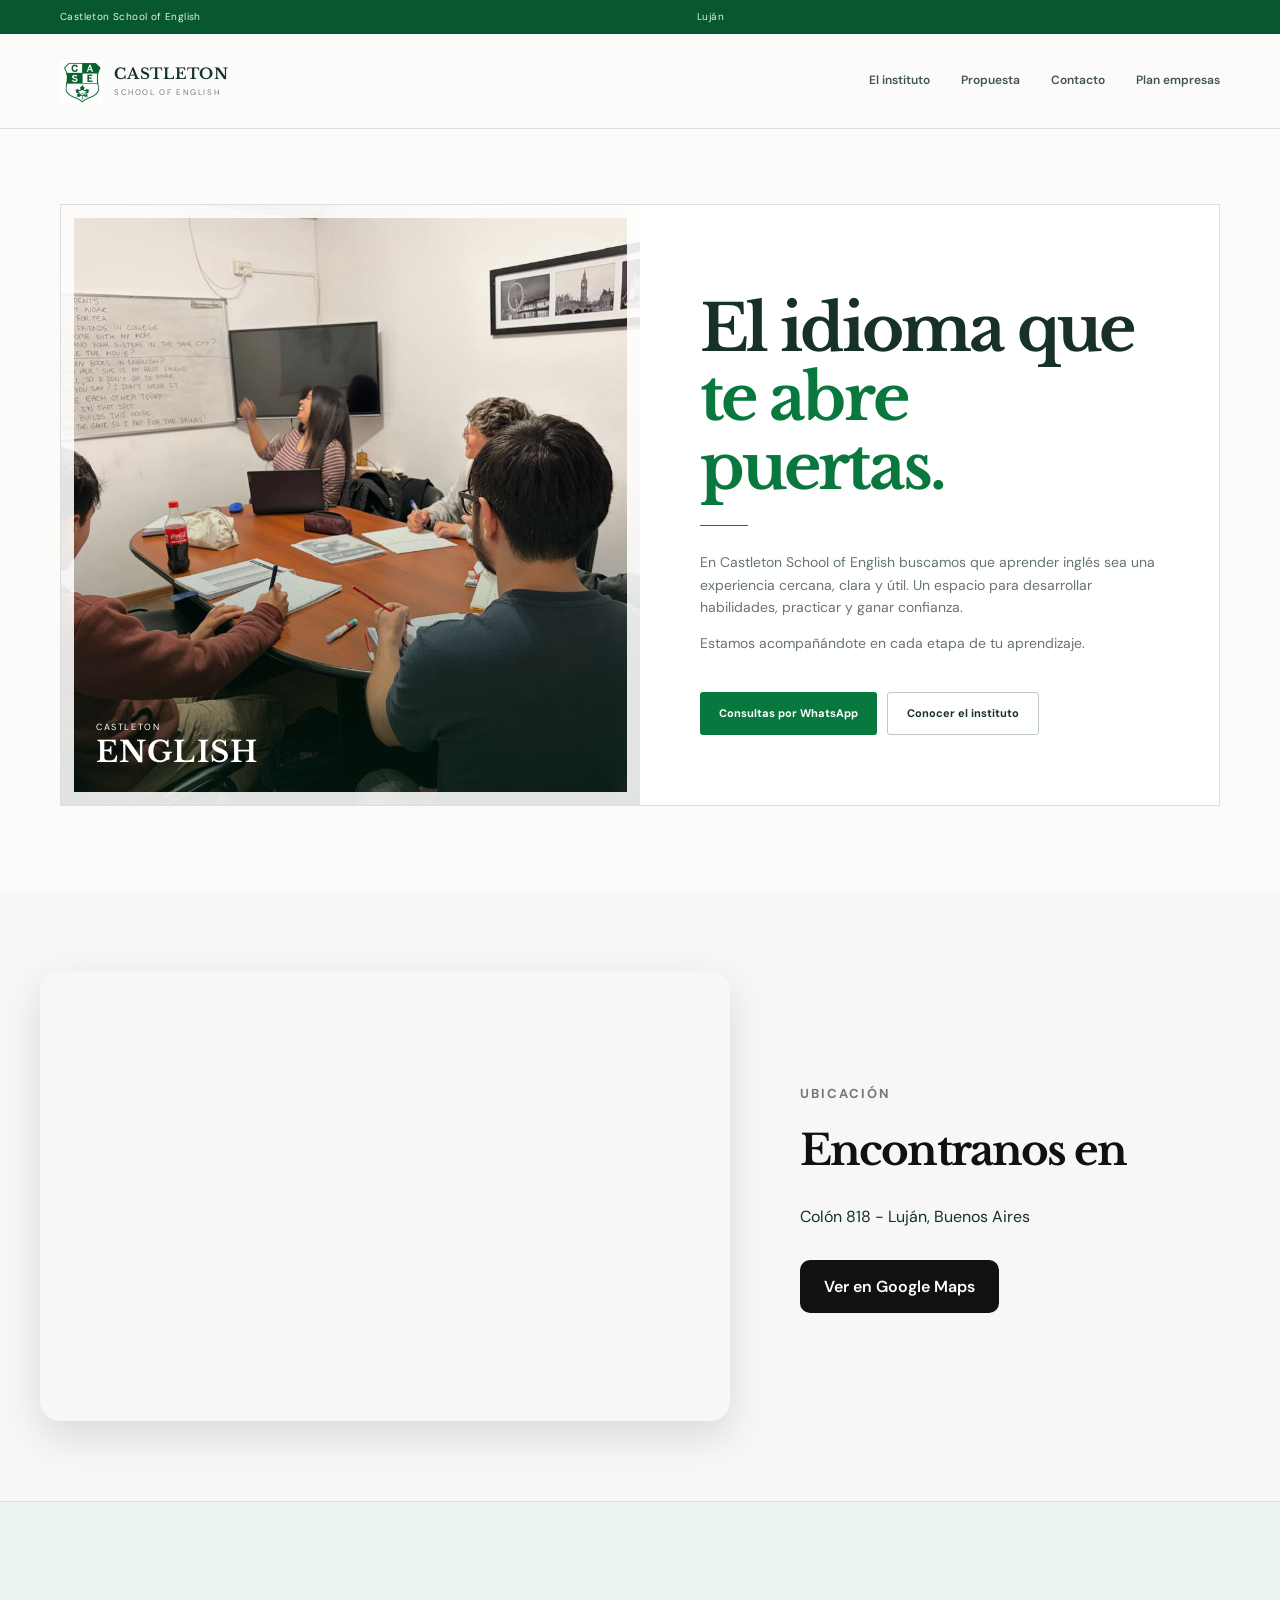
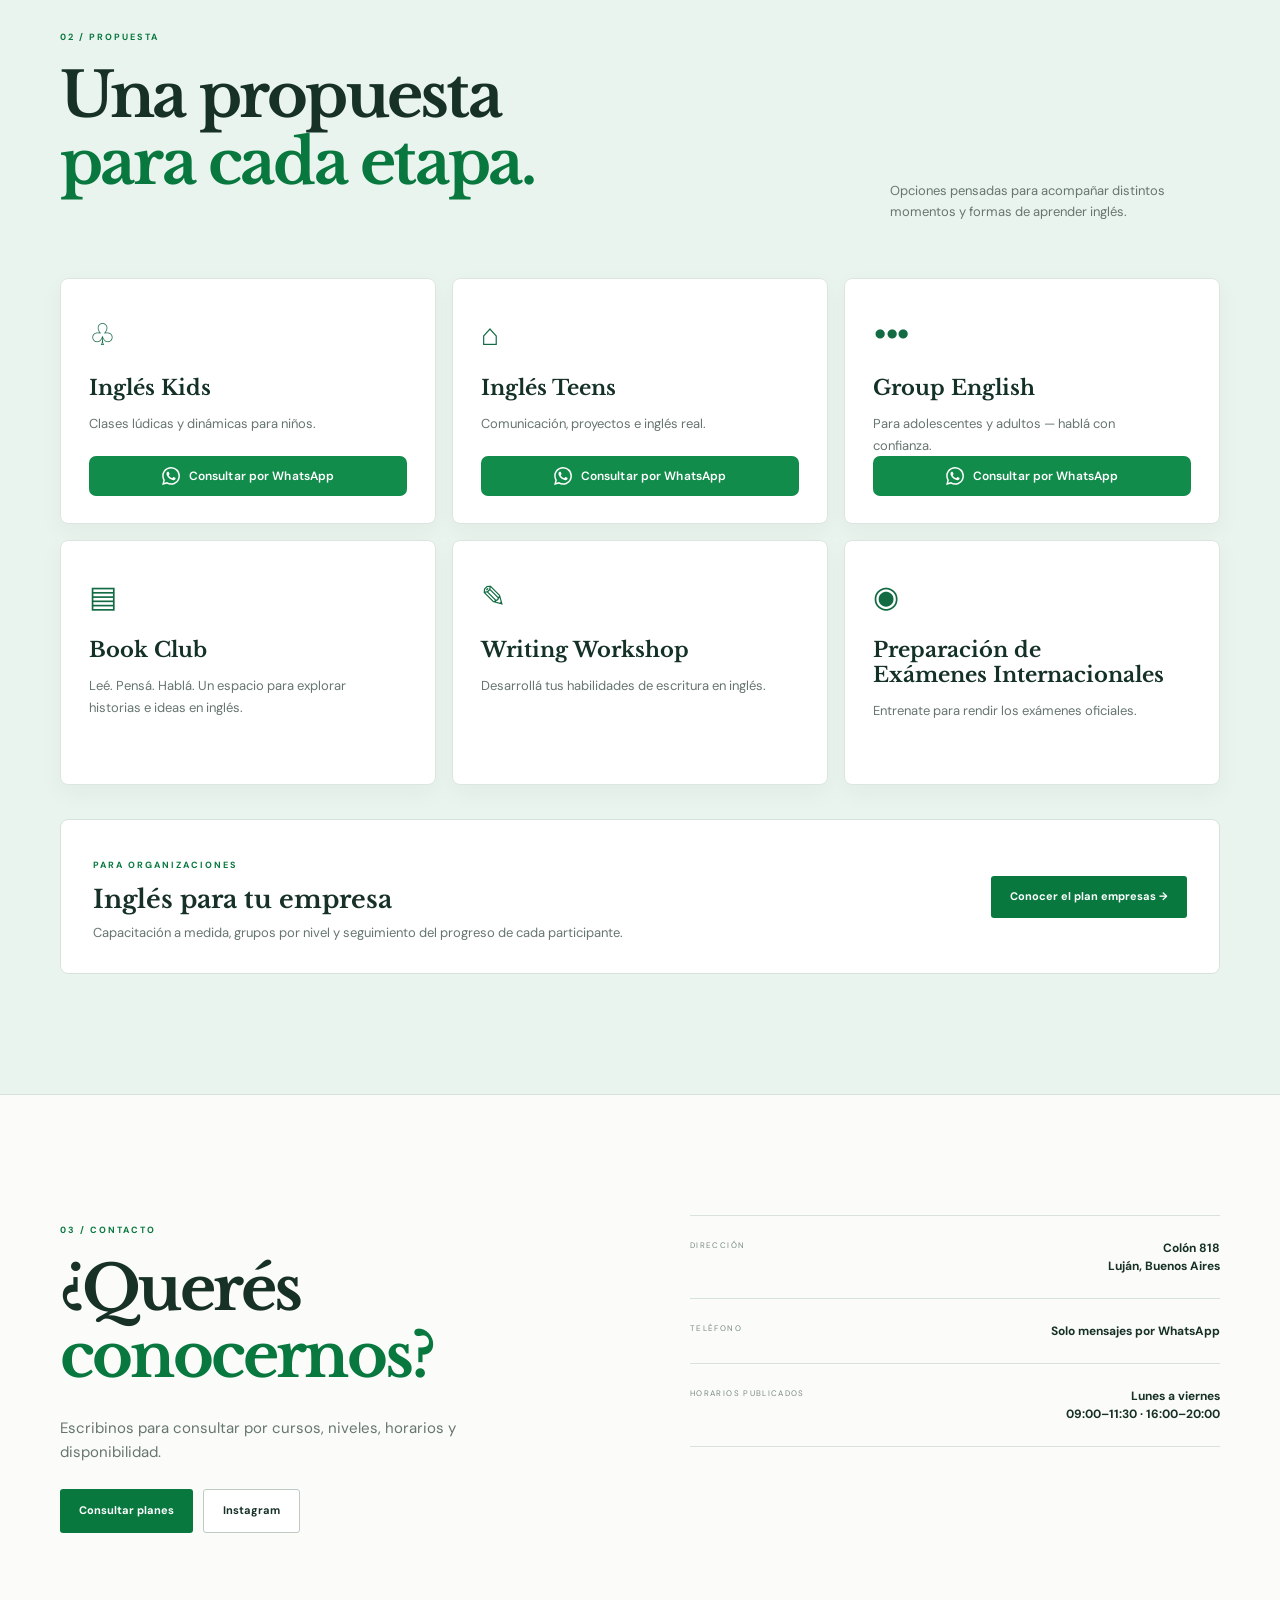
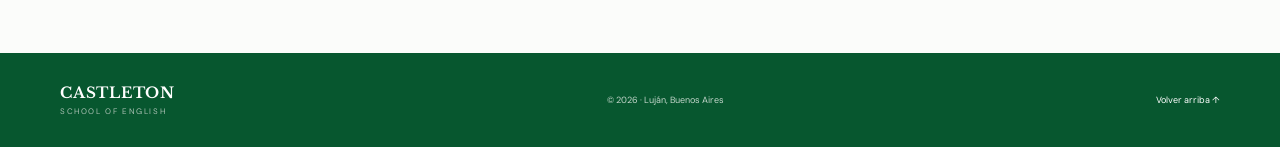
==== commit 443a088e: "Add files via upload" ====
--- a/index.html
+++ b/index.html
@@ -30,10 +30,10 @@
     </a>
     <button class="menu" aria-label="Abrir menú"><span></span><span></span><span></span></button>
     <nav>
-      <a href="#instituto">El instituto</a>
+      <a href="#ubicacion">El instituto</a>
       <a href="#propuesta">Propuesta</a>
       <a href="#contacto">Contacto</a>
-      <a href="#inicio">Consultar</a>
+      <a href="empresas.html">Plan empresas</a>
     </nav>
   </div>
 </header>
@@ -261,6 +261,10 @@
         <p>Entrenate para rendir los exámenes oficiales.</p>
       </article>
     </div>
+    <div class="business-promo">
+      <div><span class="eyebrow green">PARA ORGANIZACIONES</span><h3>Inglés para tu empresa</h3><p>Capacitación a medida, grupos por nivel y seguimiento del progreso de cada participante.</p></div>
+      <a class="button primary" href="empresas.html">Conocer el plan empresas →</a>
+    </div>
   </div>
 </section>
 
--- a/css/style.css
+++ b/css/style.css
@@ -8,7 +8,7 @@
 nav{display:flex;gap:31px;align-items:center;font-size:12px;font-weight:600;color:#41554b}nav a:hover{color:var(--green)}.nav-cta{border:1px solid var(--green);padding:10px 19px;color:var(--green);border-radius:3px}.nav-cta:hover{background:var(--green);color:white}
 .menu{display:none;border:0;background:none}.menu span{display:block;width:23px;height:2px;background:var(--ink);margin:5px}
 .hero{padding:75px 0 85px;background:var(--paper)}.hero-grid{display:grid;grid-template-columns:1fr 1fr;min-height:535px;border:1px solid var(--line)}
-.hero-photo{position:relative;min-height:535px;background-image:linear-gradient(0deg,rgba(4,35,20,.55),rgba(4,35,20,.05) 55%),url("https://images.unsplash.com/photo-1509062522246-3755977927d7?auto=format&fit=crop&w=1200&q=85");background-size:cover;background-position:center}.photo-overlay{position:absolute;inset:0;border:13px solid rgba(255,255,255,.88);pointer-events:none}.photo-caption{position:absolute;bottom:35px;left:35px;color:white;text-shadow:0 2px 15px rgba(0,0,0,.3)}.photo-caption span,.photo-caption small{display:block;letter-spacing:.18em;font-size:9px}.photo-caption strong{display:block;font:700 29px "Libre Baskerville",serif;letter-spacing:.04em}.photo-caption small{margin-top:5px}
+.hero-photo{position:relative;min-height:535px;background-image:linear-gradient(0deg,rgba(4,35,20,.55),rgba(4,35,20,.05) 55%),url("../images/clases-empresas.jpeg");background-size:cover;background-position:center}.photo-overlay{position:absolute;inset:0;border:13px solid rgba(255,255,255,.88);pointer-events:none}.photo-caption{position:absolute;bottom:35px;left:35px;color:white;text-shadow:0 2px 15px rgba(0,0,0,.3)}.photo-caption span,.photo-caption small{display:block;letter-spacing:.18em;font-size:9px}.photo-caption strong{display:block;font:700 29px "Libre Baskerville",serif;letter-spacing:.04em}.photo-caption small{margin-top:5px}
 .hero-copy{padding:70px 60px;display:flex;justify-content:center;flex-direction:column;background:white}.eyebrow{font-size:9px;letter-spacing:.22em;font-weight:700;color:#66786e}.eyebrow.green{color:var(--green)}h1,h2{font-family:"Libre Baskerville",serif;font-weight:700;color:var(--ink);letter-spacing:-.045em}h1{font-size:clamp(42px,5vw,67px);line-height:1.08;margin:19px 0 24px}h1 em,h2 em{font-style:normal;color:var(--green)}.rule{height:1px;width:48px;background:var(--green);margin-bottom:25px}.hero-copy p{font-size:14px;color:var(--muted);max-width:490px;margin-bottom:13px}.hero-copy strong{color:var(--ink)}.hero-actions{display:flex;gap:10px;flex-wrap:wrap;margin-top:25px}.button{display:inline-flex;align-items:center;justify-content:center;padding:12px 19px;border-radius:3px;font-size:11px;font-weight:700;transition:.25s}.button.primary{background:var(--green);color:white}.button.primary:hover{background:var(--green-dark)}.button.secondary{border:1px solid #bdcbc3;color:var(--ink);background:white}.button.secondary:hover{border-color:var(--green);color:var(--green)}
 .intro{padding:125px 0;background:#fff}.intro-grid{display:grid;grid-template-columns:.8fr 1.2fr;gap:65px;align-items:stretch}
 .side-label-wrap{display:flex;flex-direction:column;align-items:flex-start;justify-content:space-between;min-height:100%;padding-right:35px}.section-logo{width:100%;max-width:270px;height:300px;object-fit:contain;object-position:left center;align-self:center;background:#fff}.side-label{white-space:nowrap}
@@ -76,3 +76,43 @@
 }
 
 @media(max-width:600px){.side-label-wrap{padding-right:0;min-height:auto;gap:25px}.section-logo{width:175px;height:205px;align-self:flex-start}}
+
+
+/* Ajustes visuales y acceso al plan corporativo */
+.hero-photo{background-position:center;background-repeat:no-repeat;}
+.business-promo{margin-top:34px;padding:30px 32px;background:#fff;border:1px solid var(--line);border-radius:8px;display:flex;align-items:center;justify-content:space-between;gap:24px;}
+.business-promo h3{font:700 25px "Libre Baskerville",serif;margin:8px 0;color:var(--ink)}
+.business-promo p{font-size:13px;color:var(--muted);max-width:590px}
+nav a{white-space:nowrap}
+@media(max-width:850px){.business-promo{align-items:flex-start;flex-direction:column}.hero-grid{min-height:0}.hero-photo{min-height:430px}}
+@media(max-width:600px){.business-promo{padding:24px 20px}.business-promo .button{width:100%;text-align:center}.hero-photo{min-height:300px}.ubicacion{padding:55px 16px}.ubicacion-container{gap:22px}.ubicacion-info{padding:8px 2px}.ubicacion-info h2{font-size:32px}}
+
+
+/* Animaciones sutiles de entrada y hover */
+@keyframes castletonFadeUp {
+  from { opacity: 0; transform: translateY(18px); }
+  to { opacity: 1; transform: translateY(0); }
+}
+@keyframes castletonFadeIn {
+  from { opacity: 0; }
+  to { opacity: 1; }
+}
+.hero-photo, .hero-copy, .business-hero-grid > div:first-child, .business-image {
+  animation: castletonFadeUp .75s cubic-bezier(.2,.7,.25,1) both;
+}
+.hero-copy, .business-image { animation-delay: .12s; }
+.program-card, .benefit, .classic-cards article {
+  transition: transform .28s ease, box-shadow .28s ease, border-color .28s ease;
+}
+.program-card:hover, .benefit:hover, .classic-cards article:hover {
+  transform: translateY(-5px);
+  box-shadow: 0 16px 34px rgba(25,55,39,.10);
+}
+.button, .btn-maps, nav a { transition: color .22s ease, background-color .22s ease, border-color .22s ease, transform .22s ease; }
+.button:hover { transform: translateY(-2px); }
+.js-reveal { opacity: 0; transform: translateY(22px); transition: opacity .65s ease, transform .65s cubic-bezier(.2,.7,.25,1); }
+.js-reveal.is-visible { opacity: 1; transform: translateY(0); }
+@media (prefers-reduced-motion: reduce) {
+  *, *::before, *::after { scroll-behavior: auto !important; animation-duration: .01ms !important; animation-iteration-count: 1 !important; transition-duration: .01ms !important; }
+  .js-reveal { opacity: 1; transform: none; }
+}
